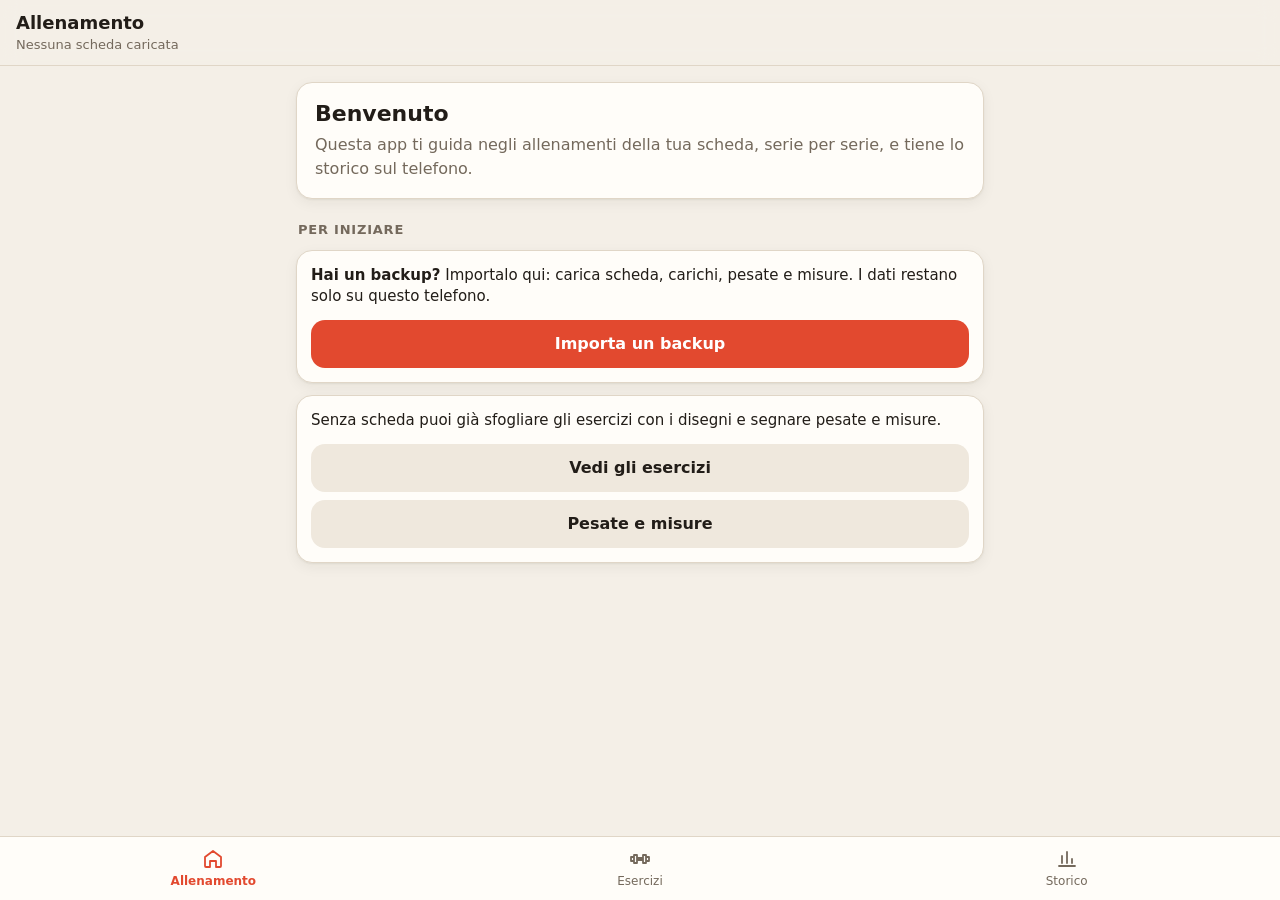
==== index.html @ 6bcc98e2 "Palestra · allenamento guidato: web app (PWA) senza dati personali, dati importati da backup Co-Auth" ====
<!doctype html>
<html lang="it">
<head>
  <meta charset="utf-8">
  <meta name="viewport" content="width=device-width, initial-scale=1, viewport-fit=cover">
  <meta name="theme-color" content="#16130f">
  <meta name="apple-mobile-web-app-capable" content="yes">
  <meta name="apple-mobile-web-app-status-bar-style" content="black-translucent">
  <meta name="apple-mobile-web-app-title" content="Palestra">
  <title>Palestra · allenamento guidato</title>
  <link rel="manifest" href="manifest.webmanifest">
  <link rel="icon" href="icons/icon.svg" type="image/svg+xml">
  <link rel="apple-touch-icon" href="icons/icon-192.png">
  <link rel="stylesheet" href="css/style.css">
</head>
<body>
  <header class="top">
    <button class="back" id="back" aria-label="Indietro" hidden>
      <svg viewBox="0 0 24 24" width="22" height="22"><path d="M15 5l-7 7 7 7" fill="none" stroke="currentColor" stroke-width="2.2" stroke-linecap="round" stroke-linejoin="round"/></svg>
    </button>
    <div class="top-title"><span id="title">Palestra</span><small id="subtitle"></small></div>
  </header>
  <main id="app" aria-live="polite"></main>
  <nav class="tabs" id="tabs">
    <a href="#/" data-tab="home"><svg viewBox="0 0 24 24"><path d="M4 10l8-6 8 6v9a1 1 0 0 1-1 1h-4v-6H9v6H5a1 1 0 0 1-1-1z"/></svg>Allenamento</a>
    <a href="#/esercizi" data-tab="esercizi"><svg viewBox="0 0 24 24"><path d="M3 10h3v4H3zM18 10h3v4h-3zM6 8h3v8H6zM15 8h3v8h-3zM9 11h6v2H9z"/></svg>Esercizi</a>
    <a href="#/storico" data-tab="storico"><svg viewBox="0 0 24 24"><path d="M4 19h16M7 16V9M12 16V5M17 16v-4"/></svg>Storico</a>
  </nav>
  <div class="timer" id="timer" hidden></div>
  <div class="toast" id="toast" role="status"></div>
  <script type="module" src="js/app.js"></script>
</body>
</html>
---- css/style.css ----
:root {
  --bg: #f4efe7; --surface: #fffdf9; --surface-2: #efe8dd; --line: #e0d6c7;
  --text: #221d18; --muted: #74695c; --accent: #e2492f; --accent-2: #f3a64b; --accent-ink: #fff;
  --ok: #2f8f5b; --paper: #fbf7f0; --shadow: 0 1px 2px rgba(40, 30, 20, .06), 0 4px 14px rgba(40, 30, 20, .06);
  --radius: 16px; --tabs-h: 64px;
  color-scheme: light;
}
@media (prefers-color-scheme: dark) {
  :root:not([data-theme="light"]) {
    --bg: #16130f; --surface: #211d18; --surface-2: #2b261f; --line: #3a332a;
    --text: #f3ede4; --muted: #a99d8e; --accent: #f05a3c; --accent-2: #f5b25e; --ok: #4cbf82;
    --shadow: none; color-scheme: dark;
  }
}
:root[data-theme="dark"] {
  --bg: #16130f; --surface: #211d18; --surface-2: #2b261f; --line: #3a332a;
  --text: #f3ede4; --muted: #a99d8e; --accent: #f05a3c; --accent-2: #f5b25e; --ok: #4cbf82;
  --shadow: none; color-scheme: dark;
}

* { box-sizing: border-box; }
html { -webkit-text-size-adjust: 100%; }
body {
  margin: 0; background: var(--bg); color: var(--text);
  font: 16px/1.45 system-ui, -apple-system, "Segoe UI", Roboto, sans-serif;
  padding-bottom: calc(var(--tabs-h) + env(safe-area-inset-bottom));
}
button, input, select { font: inherit; color: inherit; }
a { color: inherit; }
h1, h2, h3 { margin: 0; line-height: 1.2; }
.num { font-variant-numeric: tabular-nums; }

/* barra in alto */
.top {
  position: sticky; top: 0; z-index: 5; display: flex; align-items: center; gap: 6px;
  padding: calc(10px + env(safe-area-inset-top)) 16px 10px; background: color-mix(in srgb, var(--bg) 88%, transparent);
  backdrop-filter: blur(10px); -webkit-backdrop-filter: blur(10px); border-bottom: 1px solid var(--line);
}
.top-title { display: flex; flex-direction: column; min-width: 0; }
.top-title span { font-weight: 700; font-size: 18px; white-space: nowrap; overflow: hidden; text-overflow: ellipsis; }
.top-title small { color: var(--muted); font-size: 13px; }
.back[hidden] { display: none; }
.back { border: 0; background: none; padding: 6px; margin-left: -8px; border-radius: 10px; display: grid; place-items: center; cursor: pointer; }

main { max-width: 720px; margin: 0 auto; padding: 16px; }

/* tab in basso */
.tabs {
  position: fixed; left: 0; right: 0; bottom: 0; z-index: 6; display: flex; justify-content: space-around;
  height: calc(var(--tabs-h) + env(safe-area-inset-bottom)); padding-bottom: env(safe-area-inset-bottom);
  background: var(--surface); border-top: 1px solid var(--line);
}
.tabs a { flex: 1; display: flex; flex-direction: column; align-items: center; justify-content: center; gap: 2px; font-size: 12px; color: var(--muted); text-decoration: none; }
.tabs svg { width: 24px; height: 24px; fill: none; stroke: currentColor; stroke-width: 1.8; stroke-linecap: round; stroke-linejoin: round; }
.tabs a[aria-current="page"] { color: var(--accent); font-weight: 600; }
body.in-session .tabs { display: none; }
body.in-session { padding-bottom: 0; }

/* elementi base */
.card { background: var(--surface); border: 1px solid var(--line); border-radius: var(--radius); box-shadow: var(--shadow); }
.section-title { font-size: 13px; text-transform: uppercase; letter-spacing: .06em; color: var(--muted); margin: 22px 2px 10px; font-weight: 600; }
.btn {
  display: inline-flex; align-items: center; justify-content: center; gap: 8px; border: 0; cursor: pointer;
  min-height: 48px; padding: 0 18px; border-radius: 14px; font-weight: 650; text-decoration: none;
  background: var(--surface-2); color: var(--text);
}
.btn.primary { background: var(--accent); color: var(--accent-ink); }
.btn.ok { background: var(--ok); color: #fff; }
.btn.ghost { background: transparent; border: 1px solid var(--line); }
.btn.block { width: 100%; }
.btn.small { min-height: 36px; padding: 0 12px; font-size: 14px; border-radius: 10px; }
.btn:disabled { opacity: .45; cursor: default; }
.chip { display: inline-flex; align-items: center; gap: 6px; padding: 3px 10px; border-radius: 999px; font-size: 13px; background: var(--surface-2); color: var(--text); border: 1px solid transparent; }
.chip .dot { width: 9px; height: 9px; border-radius: 50%; background: var(--accent); }
.chip.sec .dot { background: var(--accent-2); }
.chips { display: flex; flex-wrap: wrap; gap: 6px; }
.muted { color: var(--muted); }
.paper { background: var(--paper); border-radius: 12px; overflow: hidden; }
.paper svg { display: block; width: 100%; height: auto; }
.row { display: flex; align-items: center; gap: 12px; }
.grow { flex: 1; min-width: 0; }
.empty { text-align: center; padding: 40px 16px; color: var(--muted); }

/* home */
.hero { padding: 18px; display: flex; flex-direction: column; gap: 6px; }
.hero h1 { font-size: 22px; }
.resume { padding: 16px; display: flex; align-items: center; gap: 14px; border-color: var(--accent); margin-bottom: 14px; }
.days { display: grid; grid-template-columns: repeat(auto-fill, minmax(150px, 1fr)); gap: 12px; }
.day {
  position: relative; text-decoration: none; padding: 16px; display: flex; flex-direction: column; gap: 6px; min-height: 132px;
}
.day .letter { font-size: 34px; font-weight: 800; line-height: 1; letter-spacing: -.02em; }
.day .name { font-weight: 600; }
.day .meta { font-size: 13px; color: var(--muted); margin-top: auto; }
.day.done { opacity: .62; }
.day.next { border: 2px solid var(--accent); }
.badge { position: absolute; top: 12px; right: 12px; font-size: 12px; font-weight: 700; padding: 2px 8px; border-radius: 999px; background: var(--surface-2); }
.day.next .badge { background: var(--accent); color: var(--accent-ink); }
.day.done .badge { background: var(--ok); color: #fff; }

/* anteprima giornata */
.ex-list { display: flex; flex-direction: column; gap: 10px; }
.ex-item { display: flex; gap: 12px; align-items: center; padding: 10px; text-decoration: none; }
.ex-item .thumb { width: 92px; flex: none; }
.ex-item h3 { font-size: 16px; }
.ex-item .sub { font-size: 13px; color: var(--muted); }
.ex-item .last { font-size: 13px; margin-top: 3px; }
.ex-item.done { opacity: .6; }
.sticky-cta { position: sticky; bottom: calc(var(--tabs-h) + 12px + env(safe-area-inset-bottom)); margin-top: 16px; }
body.in-session .sticky-cta { bottom: calc(12px + env(safe-area-inset-bottom)); }

/* sessione */
.progress { display: flex; gap: 4px; margin: 0 0 12px; }
.progress i { flex: 1; height: 5px; border-radius: 3px; background: var(--line); }
.progress i.done { background: var(--ok); }
.progress i.cur { background: var(--accent); }
.progress i.skip { background: var(--muted); opacity: .5; }
.ex-head { display: flex; justify-content: space-between; align-items: flex-start; gap: 10px; margin-bottom: 10px; }
.ex-head h2 { font-size: 21px; }
.ex-head .target { font-size: 14px; color: var(--muted); margin-top: 4px; }
.figure-wrap { position: relative; }
.figure-wrap .play {
  position: absolute; right: 8px; bottom: 8px; border: 0; border-radius: 999px; padding: 6px 10px; font-size: 13px;
  background: rgba(34, 29, 24, .78); color: #fff; cursor: pointer;
}
.split { display: grid; grid-template-columns: 1fr; gap: 12px; }
@media (min-width: 620px) { .split { grid-template-columns: 1.4fr 1fr; } }
.note { font-size: 14px; color: var(--muted); padding: 10px 12px; border-left: 3px solid var(--accent-2); background: var(--surface-2); border-radius: 0 10px 10px 0; }
.prev { padding: 12px 14px; }
.prev h3 { font-size: 14px; color: var(--muted); font-weight: 600; margin-bottom: 6px; }
.prev table { width: 100%; border-collapse: collapse; font-size: 14px; }
.prev td, .prev th { padding: 5px 4px; text-align: left; border-bottom: 1px solid var(--line); }
.prev th { color: var(--muted); font-weight: 500; font-size: 12px; }
.prev tr:last-child td { border-bottom: 0; }
.prev .best { font-weight: 700; }
.hint { margin-top: 8px; font-size: 13px; padding: 8px 10px; border-radius: 10px; background: color-mix(in srgb, var(--ok) 14%, transparent); }

.sets { display: flex; flex-direction: column; gap: 8px; margin-top: 14px; }
.set { display: grid; grid-template-columns: 34px 1fr 1fr 44px; align-items: center; gap: 8px; padding: 10px; }
.set .n { width: 30px; height: 30px; border-radius: 50%; display: grid; place-items: center; font-weight: 700; font-size: 14px; background: var(--surface-2); }
.set.cur { border: 2px solid var(--accent); }
.set.done .n { background: var(--ok); color: #fff; }
.set.done { opacity: .85; }
.field { display: flex; flex-direction: column; gap: 2px; }
.field label { font-size: 11px; color: var(--muted); text-transform: uppercase; letter-spacing: .05em; }
.stepper { display: flex; align-items: center; border: 1px solid var(--line); border-radius: 12px; overflow: hidden; background: var(--bg); }
.stepper button { width: 38px; height: 44px; border: 0; background: none; font-size: 20px; cursor: pointer; color: var(--muted); flex: none; }
.stepper input { width: 100%; min-width: 0; height: 44px; border: 0; background: none; text-align: center; font-size: 18px; font-weight: 700; font-variant-numeric: tabular-nums; -moz-appearance: textfield; }
.stepper input::-webkit-outer-spin-button, .stepper input::-webkit-inner-spin-button { -webkit-appearance: none; margin: 0; }
.stepper input:focus { outline: none; }
.stepper:focus-within { border-color: var(--accent); }
.set .tick { width: 44px; height: 44px; border-radius: 12px; border: 1px solid var(--line); background: var(--surface-2); display: grid; place-items: center; cursor: pointer; }
.set.done .tick { background: var(--ok); border-color: var(--ok); color: #fff; }
.set .tick svg { width: 22px; height: 22px; fill: none; stroke: currentColor; stroke-width: 2.6; stroke-linecap: round; stroke-linejoin: round; }
.bw-info { font-size: 12px; color: var(--muted); margin-top: 6px; }
.nav-row { display: grid; grid-template-columns: auto 1fr; gap: 10px; margin-top: 16px; }
.links { display: flex; justify-content: center; gap: 18px; margin-top: 14px; font-size: 14px; }
.links button { border: 0; background: none; color: var(--muted); text-decoration: underline; cursor: pointer; padding: 6px; }

/* timer di recupero */
.timer {
  position: fixed; left: 12px; right: 12px; bottom: calc(12px + env(safe-area-inset-bottom)); z-index: 20; max-width: 520px; margin: 0 auto;
  padding: 14px 16px; border-radius: 18px; background: #1d1a16; color: #fff; box-shadow: 0 10px 30px rgba(0,0,0,.35);
  display: flex; align-items: center; gap: 14px;
}
.timer[hidden] { display: none; }
.timer .clock { font-size: 34px; font-weight: 800; font-variant-numeric: tabular-nums; min-width: 92px; }
.timer .lbl { font-size: 13px; opacity: .75; }
.timer button { border: 0; border-radius: 10px; padding: 10px 12px; background: rgba(255,255,255,.14); color: #fff; font-weight: 600; cursor: pointer; }
.timer .bar { position: absolute; left: 0; bottom: 0; height: 4px; background: var(--accent); border-radius: 0 0 0 18px; }
.timer.over { background: var(--ok); }

/* riepilogo */
.sum-item { padding: 12px 14px; display: flex; justify-content: space-between; gap: 10px; border-bottom: 1px solid var(--line); }
.sum-item:last-child { border-bottom: 0; }
.stat-row { display: grid; grid-template-columns: repeat(3, 1fr); gap: 10px; margin: 12px 0; }
.stat { padding: 12px; text-align: center; }
.stat b { display: block; font-size: 22px; font-variant-numeric: tabular-nums; }
.stat span { font-size: 12px; color: var(--muted); }
textarea.export { width: 100%; min-height: 160px; border-radius: 12px; border: 1px solid var(--line); background: var(--surface); color: var(--text); padding: 12px; font: 14px/1.5 ui-monospace, Menlo, monospace; }

/* libreria */
.filters { display: flex; gap: 6px; overflow-x: auto; padding-bottom: 6px; margin: 0 -16px 10px; padding-left: 16px; padding-right: 16px; scrollbar-width: none; }
.filters button { flex: none; border: 1px solid var(--line); background: var(--surface); border-radius: 999px; padding: 6px 12px; font-size: 14px; cursor: pointer; }
.filters button[aria-pressed="true"] { background: var(--accent); border-color: var(--accent); color: #fff; }
.grid { display: grid; grid-template-columns: repeat(auto-fill, minmax(150px, 1fr)); gap: 12px; }
.tile { text-decoration: none; padding: 8px; display: flex; flex-direction: column; gap: 6px; }
.tile h3 { font-size: 14px; padding: 0 4px; }
.tile .sub { font-size: 12px; color: var(--muted); padding: 0 4px 4px; }
.search { width: 100%; height: 44px; border-radius: 12px; border: 1px solid var(--line); background: var(--surface); padding: 0 14px; margin-bottom: 10px; }

.chart { padding: 12px; }
.chart svg { width: 100%; height: auto; display: block; }
.tips { margin: 0; padding-left: 20px; }
.tips li { margin: 4px 0; }
.legend { display: flex; gap: 14px; font-size: 13px; color: var(--muted); margin-top: 8px; }
.legend i { display: inline-block; width: 10px; height: 10px; border-radius: 50%; margin-right: 5px; vertical-align: -1px; }

.toast { position: fixed; left: 50%; bottom: calc(var(--tabs-h) + 20px); transform: translate(-50%, 20px); opacity: 0; pointer-events: none; z-index: 30;
  background: #1d1a16; color: #fff; padding: 10px 16px; border-radius: 12px; font-size: 14px; transition: .25s; max-width: calc(100% - 32px); }
.toast.show { opacity: 1; transform: translate(-50%, 0); }
.settings { padding: 14px; display: flex; flex-direction: column; gap: 12px; }
.settings label { display: flex; justify-content: space-between; align-items: center; gap: 12px; }
.settings input[type="number"], .settings input[type="date"], .settings select { width: 120px; height: 40px; border-radius: 10px; border: 1px solid var(--line); background: var(--bg); padding: 0 10px; }
.hist-session { padding: 12px 14px; }
.hist-session h3 { font-size: 15px; }
.hist-session ul { margin: 6px 0 0; padding-left: 18px; font-size: 14px; }
.session-fig .paper svg { max-height: 220px; }
.bodymap { max-width: 300px; width: 100%; margin: 0 auto; }
.stepper input::placeholder { font-size: 15px; font-weight: 500; color: var(--muted); }

/* storico e progressi */
.segs { display: flex; gap: 4px; overflow-x: auto; margin: -4px -16px 14px; padding: 0 16px 4px; scrollbar-width: none; }
.segs a, .segs button { font: inherit; color: inherit; cursor: pointer; flex: none; text-decoration: none; padding: 7px 13px; border-radius: 999px; font-size: 14px; border: 1px solid var(--line); background: var(--surface); }
.segs a[aria-selected="true"], .segs button[aria-pressed="true"] { background: var(--text); color: var(--bg); border-color: var(--text); font-weight: 600; }
.lead { margin: 0 2px 12px; font-size: 15px; color: var(--muted); }
.lead b { color: var(--text); }
.kpis { display: grid; grid-template-columns: repeat(auto-fill, minmax(150px, 1fr)); gap: 10px; margin-bottom: 12px; }
.kpis.three { grid-template-columns: repeat(3, 1fr); margin-bottom: 0; }
.kpi { padding: 12px; display: flex; flex-direction: column; gap: 2px; min-width: 0; }
.kpi-l { font-size: 12px; color: var(--muted); }
.kpi b { font-size: 24px; font-weight: 800; letter-spacing: -.01em; }
.kpi b small { font-size: 13px; font-weight: 600; color: var(--muted); }
.kpi-s { font-size: 12px; color: var(--muted); }
.up { color: var(--ok); font-weight: 600; }
.down { color: var(--accent); font-weight: 600; }
.small { font-size: 12.5px; }
.chart-card { padding: 14px; margin-bottom: 12px; }
.chart-card h3 { font-size: 15px; margin-bottom: 4px; }
.chart-svg { width: 100%; height: auto; display: block; margin-top: 8px; overflow: visible; }
.chart-svg .grid { stroke: var(--line); stroke-width: 1; }
.chart-svg .ax { font-size: 10px; fill: var(--muted); font-family: inherit; }
.chart-svg .ax.small { font-size: 9px; }
.chart-svg .val { font-size: 11px; font-weight: 700; font-family: inherit; }
.chart-svg [data-tip] { cursor: pointer; }
.chart-empty { padding: 24px 0; text-align: center; color: var(--muted); font-size: 14px; }
.chart-legend { display: flex; flex-wrap: wrap; gap: 12px; font-size: 12px; color: var(--muted); margin-top: 6px; }
.chart-legend i { display: inline-block; width: 10px; height: 10px; border-radius: 3px; margin-right: 5px; vertical-align: -1px; }
.charttip { position: fixed; z-index: 40; pointer-events: none; background: #1d1a16; color: #fff; font-size: 13px; padding: 6px 10px; border-radius: 8px; max-width: 260px; box-shadow: 0 4px 14px rgba(0,0,0,.25); }
.sch-sel { display: flex; gap: 6px; margin: 4px 0 10px; flex-wrap: wrap; }
.sch-sel button { border: 1px solid var(--line); background: var(--surface); border-radius: 999px; padding: 5px 12px; font-size: 13px; cursor: pointer; }
.sch-sel button[aria-pressed="true"] { background: var(--accent); border-color: var(--accent); color: #fff; }
.sel { width: 100%; height: 40px; border-radius: 10px; border: 1px solid var(--line); background: var(--bg); padding: 0 10px; margin-top: 6px; }
.table-wrap { overflow-x: auto; padding: 4px 0; }
.tbl { border-collapse: collapse; width: 100%; font-size: 13px; }
.tbl th, .tbl td { padding: 7px 10px; text-align: right; border-bottom: 1px solid var(--line); white-space: nowrap; }
.tbl th:first-child, .tbl td:first-child { text-align: left; }
.tbl th { color: var(--muted); font-weight: 500; font-size: 12px; }
.tbl tr:last-child td { border-bottom: 0; }
.tbl td small { color: var(--muted); }
.tbl td.b { font-weight: 800; }
.tbl tr.dim td { color: var(--muted); }
.tbl .sticky { position: sticky; left: 0; background: var(--surface); max-width: 150px; white-space: normal; z-index: 1; }
.pairbars { display: flex; flex-direction: column; gap: 10px; margin-top: 12px; }
.pb-row { display: grid; grid-template-columns: 92px 1fr 78px; gap: 8px; align-items: center; }
.pb-name { font-size: 13px; }
.pb-bars { display: flex; flex-direction: column; gap: 3px; }
.pb { height: 9px; border-radius: 5px; min-width: 2px; }
.pb-a { background: var(--muted); opacity: .45; }
.pb-b { background: var(--accent); }
.pb-val { font-size: 13px; text-align: right; font-variant-numeric: tabular-nums; font-weight: 600; }
.pb-val small { display: block; font-size: 11px; }
.weigh { padding: 14px; margin-bottom: 12px; display: flex; flex-direction: column; gap: 10px; }
.weigh h3 { font-size: 15px; }
.weigh input[type="date"] { height: 36px; border-radius: 10px; border: 1px solid var(--line); background: var(--bg); padding: 0 8px; font-size: 14px; }
.ss-row { display: grid; grid-template-columns: 56px 1fr 56px; align-items: center; width: 100%; gap: 8px; }
.ss-row button { height: 56px; border-radius: 16px; border: 0; background: var(--surface-2); font-size: 28px; color: var(--text); cursor: pointer; }
.ss-row button.plus { background: color-mix(in srgb, var(--accent) 18%, var(--surface-2)); color: var(--accent); }
.ss-num { text-align: center; line-height: 1; }
.ss-num small { display: block; font-size: 12px; color: var(--muted); margin-top: 4px; }
.weigh-row input { width: 100%; border: 0; background: none; text-align: center; font-size: 40px; font-weight: 800; font-variant-numeric: tabular-nums; padding: 0; }
.weigh-row input:focus { outline: none; }
.li { padding: 8px 0; border-bottom: 1px solid var(--line); }
.li:last-child { border-bottom: 0; }
.settings label[hidden] { display: none; }
#expp { margin: 0 0 4px; padding: 0; display: grid; grid-template-columns: repeat(2, 1fr); gap: 6px; }
#expp button { padding: 8px 6px; text-align: center; }

.misura summary { list-style: none; cursor: pointer; display: flex; flex-direction: column; gap: 2px; }
.misura summary::-webkit-details-marker { display: none; }
.misura summary h3::after { content: ' +'; color: var(--accent); }
.misura[open] summary h3::after { content: ' −'; }
.misura[open] { gap: 8px; }
.mrow { display: flex; justify-content: space-between; align-items: center; gap: 10px; font-size: 14px; }
.minp { display: flex; align-items: center; gap: 6px; }
.minp input, .mrow input[type="date"] { width: 96px; height: 36px; border-radius: 10px; border: 1px solid var(--line); background: var(--bg); color: var(--text); padding: 0 8px; font-size: 15px; text-align: right; font-variant-numeric: tabular-nums; }
.mrow input[type="date"] { width: auto; text-align: left; }
.minp small { width: 30px; color: var(--muted); font-size: 12px; }
#mkey { height: 36px; border-radius: 10px; border: 1px solid var(--line); background: var(--bg); padding: 0 8px; font-size: 14px; max-width: 55%; }
.settings input[type="date"] { width: auto; min-width: 140px; }
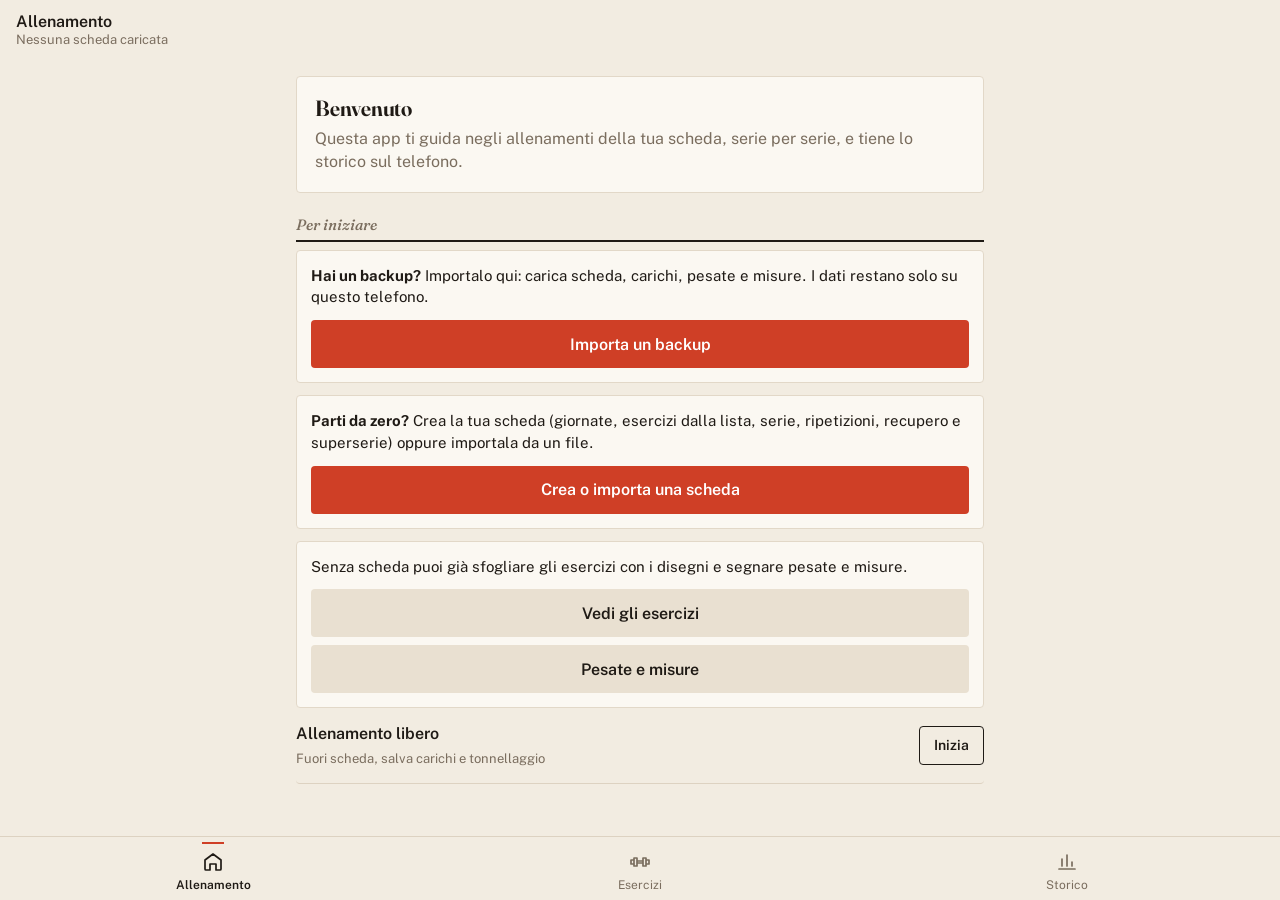
==== commit c3627e90: "Nuova grafica «Calda rivista» e attrezzatura per giornata - Token colore, font Fraunces e Public San" ====
--- a/index.html
+++ b/index.html
@@ -3,7 +3,8 @@
 <head>
   <meta charset="utf-8">
   <meta name="viewport" content="width=device-width, initial-scale=1, viewport-fit=cover">
-  <meta name="theme-color" content="#16130f">
+  <meta name="theme-color" content="#f2ece1" media="(prefers-color-scheme: light)">
+  <meta name="theme-color" content="#17130f" media="(prefers-color-scheme: dark)">
   <meta name="apple-mobile-web-app-capable" content="yes">
   <meta name="apple-mobile-web-app-status-bar-style" content="black-translucent">
   <meta name="apple-mobile-web-app-title" content="Palestra">
@@ -11,7 +12,9 @@
   <link rel="manifest" href="manifest.webmanifest">
   <link rel="icon" href="icons/icon.svg" type="image/svg+xml">
   <link rel="apple-touch-icon" href="icons/icon-192.png">
+  <link rel="stylesheet" href="css/fonts.css">
   <link rel="stylesheet" href="css/style.css">
+  <link rel="stylesheet" href="css/rivista.css">
 </head>
 <body>
   <header class="top">
@@ -26,7 +29,6 @@
     <a href="#/esercizi" data-tab="esercizi"><svg viewBox="0 0 24 24"><path d="M3 10h3v4H3zM18 10h3v4h-3zM6 8h3v8H6zM15 8h3v8h-3zM9 11h6v2H9z"/></svg>Esercizi</a>
     <a href="#/storico" data-tab="storico"><svg viewBox="0 0 24 24"><path d="M4 19h16M7 16V9M12 16V5M17 16v-4"/></svg>Storico</a>
   </nav>
-  <div class="timer" id="timer" hidden></div>
   <div class="toast" id="toast" role="status"></div>
   <script type="module" src="js/app.js"></script>
 </body>
--- a/css/fonts.css
+++ b/css/fonts.css
@@ -0,0 +1,4 @@
+/* Fraunces e Public Sans (SIL Open Font License), sottoinsieme latin, ospitati con l'app per funzionare offline */
+@font-face { font-family: 'Fraunces'; font-style: italic; font-weight: 500; font-display: swap; src: url(../fonts/Fraunces-italic.woff2) format('woff2'); unicode-range: U+0000-00FF, U+0131, U+0152-0153, U+02BB-02BC, U+02C6, U+02DA, U+02DC, U+0304, U+0308, U+0329, U+2000-206F, U+20AC, U+2122, U+2191, U+2193, U+2212, U+2215, U+FEFF, U+FFFD; }
+@font-face { font-family: 'Fraunces'; font-style: normal; font-weight: 500 700; font-display: swap; src: url(../fonts/Fraunces-normal.woff2) format('woff2'); unicode-range: U+0000-00FF, U+0131, U+0152-0153, U+02BB-02BC, U+02C6, U+02DA, U+02DC, U+0304, U+0308, U+0329, U+2000-206F, U+20AC, U+2122, U+2191, U+2193, U+2212, U+2215, U+FEFF, U+FFFD; }
+@font-face { font-family: 'Public Sans'; font-style: normal; font-weight: 400 700; font-display: swap; src: url(../fonts/PublicSans-normal.woff2) format('woff2'); unicode-range: U+0000-00FF, U+0131, U+0152-0153, U+02BB-02BC, U+02C6, U+02DA, U+02DC, U+0304, U+0308, U+0329, U+2000-206F, U+20AC, U+2122, U+2191, U+2193, U+2212, U+2215, U+FEFF, U+FFFD; }
--- a/css/style.css
+++ b/css/style.css
@@ -136,7 +136,7 @@
 .hint { margin-top: 8px; font-size: 13px; padding: 8px 10px; border-radius: 10px; background: color-mix(in srgb, var(--ok) 14%, transparent); }
 
 .sets { display: flex; flex-direction: column; gap: 8px; margin-top: 14px; }
-.set { display: grid; grid-template-columns: 34px 1fr 1fr 44px; align-items: center; gap: 8px; padding: 10px; }
+.set { display: grid; grid-template-columns: 30px minmax(0, 1.25fr) minmax(0, 1fr) 44px; align-items: center; gap: 6px; padding: 10px 8px; }
 .set .n { width: 30px; height: 30px; border-radius: 50%; display: grid; place-items: center; font-weight: 700; font-size: 14px; background: var(--surface-2); }
 .set.cur { border: 2px solid var(--accent); }
 .set.done .n { background: var(--ok); color: #fff; }
@@ -144,7 +144,7 @@
 .field { display: flex; flex-direction: column; gap: 2px; }
 .field label { font-size: 11px; color: var(--muted); text-transform: uppercase; letter-spacing: .05em; }
 .stepper { display: flex; align-items: center; border: 1px solid var(--line); border-radius: 12px; overflow: hidden; background: var(--bg); }
-.stepper button { width: 38px; height: 44px; border: 0; background: none; font-size: 20px; cursor: pointer; color: var(--muted); flex: none; }
+.stepper button { width: 32px; height: 44px; border: 0; background: none; font-size: 20px; cursor: pointer; color: var(--muted); flex: none; }
 .stepper input { width: 100%; min-width: 0; height: 44px; border: 0; background: none; text-align: center; font-size: 18px; font-weight: 700; font-variant-numeric: tabular-nums; -moz-appearance: textfield; }
 .stepper input::-webkit-outer-spin-button, .stepper input::-webkit-inner-spin-button { -webkit-appearance: none; margin: 0; }
 .stepper input:focus { outline: none; }
@@ -288,3 +288,69 @@
 .minp small { width: 30px; color: var(--muted); font-size: 12px; }
 #mkey { height: 36px; border-radius: 10px; border: 1px solid var(--line); background: var(--bg); padding: 0 8px; font-size: 14px; max-width: 55%; }
 .settings input[type="date"] { width: auto; min-width: 140px; }
+
+.stepper input { padding: 0; letter-spacing: -.01em; }
+.stepper input.long { font-size: 16px; letter-spacing: -.03em; }
+.stepper input.xlong { font-size: 14px; }
+@media (max-width: 350px) { .stepper button { width: 26px; } .set { gap: 5px; padding: 8px 6px; } .stepper input::placeholder { font-size: 12px; letter-spacing: -.04em; } .set { grid-template-columns: 26px minmax(0, 1.15fr) minmax(0, 1fr) 40px; } .set .tick { width: 40px; } }
+
+/* recupero sul pulsante della serie: il bordo si riempie */
+#mainSlot { display: grid; min-width: 0; }
+.btn.resting { position: relative; overflow: visible; padding-top: 6px; padding-bottom: 6px; }
+.btn.ok.resting { background: color-mix(in srgb, var(--ok) 78%, var(--bg)); }
+.btn.resting .ring { position: absolute; inset: 0; width: 100%; height: 100%; pointer-events: none; overflow: visible; }
+.btn.resting .ring path { fill: none; stroke: var(--accent-2); stroke-width: 4; stroke-linecap: round; stroke-dasharray: 100 100; stroke-dashoffset: 100; transition: stroke-dashoffset .2s linear; }
+.rest-txt { display: flex; flex-direction: column; align-items: center; line-height: 1.15; }
+.rest-clock { font-size: 12px; font-weight: 500; opacity: .9; }
+.rest-clock b { font-size: 14px; font-weight: 800; }
+.rest-adj { display: flex; justify-content: flex-end; gap: 8px; margin-top: 8px; }
+.rest-adj[hidden] { display: none; }
+.rest-adj button { border: 1px solid var(--line); background: var(--surface); color: var(--text); border-radius: 999px; padding: 6px 14px; font-size: 14px; font-weight: 600; cursor: pointer; }
+.btn.go { animation: go .5s ease-out 3; }
+@keyframes go { 0% { transform: scale(1); } 40% { transform: scale(1.04); box-shadow: 0 0 0 6px color-mix(in srgb, var(--ok) 30%, transparent); } 100% { transform: scale(1); } }
+
+/* superserie */
+.ss-link { display: block; margin: -4px auto; position: relative; z-index: 1; border: 1px dashed var(--line); background: var(--bg); color: var(--muted); border-radius: 999px; padding: 4px 12px; font-size: 12.5px; font-weight: 600; cursor: pointer; }
+.ss-link.on { border-style: solid; border-color: var(--accent-2); color: var(--text); background: color-mix(in srgb, var(--accent-2) 18%, var(--bg)); }
+.ex-item.in-ss { border-left: 4px solid var(--accent-2); }
+.ss-banner { margin-top: 10px; padding: 8px 12px; border-radius: 12px; background: color-mix(in srgb, var(--accent-2) 16%, var(--surface)); font-size: 13.5px; }
+.ss-banner.off { background: none; padding: 0; }
+.ss-banner button { border: 0; background: none; color: var(--accent); font-weight: 600; text-decoration: underline; cursor: pointer; padding: 2px 4px; font-size: 13.5px; }
+.ss-banner.off button { color: var(--muted); padding: 0; }
+.progress i.ss { box-shadow: 3px 0 0 var(--accent-2); }
+
+/* schede: elenco ed editor */
+.sch-item { display: flex; align-items: center; gap: 10px; padding: 14px; margin-bottom: 10px; text-decoration: none; color: inherit; }
+.sch-item .badge { position: static; flex: none; }
+.sch-item .badge.on { background: var(--accent); color: #fff; }
+.ed-day { padding: 12px; display: flex; flex-direction: column; gap: 8px; }
+.ed-name, .ed-grid label { display: flex; flex-direction: column; gap: 3px; font-size: 11px; color: var(--muted); text-transform: uppercase; letter-spacing: .04em; }
+.ed-name input, .ed-grid input, .ed-grid select, .ed-nome { height: 38px; border-radius: 10px; border: 1px solid var(--line); background: var(--bg); color: var(--text); padding: 0 10px; font-size: 15px; text-transform: none; letter-spacing: 0; width: 100%; min-width: 0; }
+.ed-nome { font-weight: 700; height: 34px; padding: 0 8px; width: calc(100% - 26px); }
+.ed-ex { border: 1px solid var(--line); border-radius: 14px; padding: 10px; display: flex; flex-direction: column; gap: 6px; background: var(--surface); }
+.ed-ex.ss { border-color: var(--accent-2); }
+.ed-ex .row { gap: 4px; align-items: center; }
+.ed-grid { display: grid; grid-template-columns: 1fr 1fr; gap: 8px; }
+.ic { width: 34px; height: 34px; border-radius: 10px; border: 1px solid var(--line); background: var(--bg); color: var(--text); cursor: pointer; flex: none; }
+.ic:disabled { opacity: .35; }
+.pick-list { display: flex; flex-direction: column; gap: 8px; }
+.pick-item { display: flex; flex-direction: column; align-items: flex-start; gap: 2px; padding: 12px 14px; border: 1px solid var(--line); text-align: left; cursor: pointer; color: inherit; font: inherit; }
+.chips.pick { display: flex; flex-wrap: wrap; gap: 6px; }
+.chips.pick button { border: 1px solid var(--line); background: var(--bg); color: var(--text); border-radius: 999px; padding: 6px 12px; font-size: 13.5px; cursor: pointer; }
+.chips.pick button.on { background: var(--accent); border-color: var(--accent); color: #fff; }
+#sTit { flex: 1; min-width: 0; max-width: 62%; height: 40px; border-radius: 10px; border: 1px solid var(--line); background: var(--bg); color: var(--text); padding: 0 10px; font-size: 15px; }
+#sSet { width: 80px !important; }
+
+.imp-err, .imp-ok { padding: 12px 14px; margin-bottom: 12px; font-size: 14px; }
+.imp-err { border-color: var(--accent); }
+.imp-ok { border-color: var(--accent-2); }
+.imp-err ul, .imp-ok ul { margin: 6px 0 0; padding-left: 18px; }
+
+/* allenamento aperto e allenamento libero */
+.switch-banner { padding: 14px; margin-bottom: 14px; border-color: var(--accent); font-size: 15px; }
+.switch-banner .small { margin-top: 4px; color: var(--muted); }
+.free-card { display: flex; align-items: center; gap: 12px; padding: 14px; text-decoration: none; color: inherit; }
+#fq { width: 100%; min-width: 0; }
+.card.settings label:has(#fq) { display: flex; flex-direction: column; align-items: stretch; gap: 4px; }
+.links { flex-wrap: wrap; row-gap: 6px; }
+.switch-banner .btn.primary { color: #fff; }
--- a/css/rivista.css
+++ b/css/rivista.css
@@ -0,0 +1,207 @@
+/* Grafica «Calda rivista» (approvata il 26/11/2026).
+   Token: sfondo carta, inchiostro, un solo accento rosso; Fraunces per titoli e numeri, Public Sans per il resto.
+   Angoli 4px, niente ombre, poche card: il resto sono righe con linee sottili. */
+:root {
+  --bg: #f2ece1; --surface: #fbf8f2; --surface-2: #e9e0d1; --line: #ddd2c1; --edge: #e2d8c8;
+  --text: #1f1a15; --muted: #7a6d5e; --muted-2: #a8998a; --muted-3: #b3a593;
+  --accent: #cf3f26; --accent-2: #e0a04a; --accent-ink: #fff; --ok: #2f7a50; --paper: #fbf8f2;
+  --band: #1f1a15; --band-ink: #f2ece1; --band-line: #5a5046; --band-soft: #bfb2a1; --band-end: #f08a74;
+  --shadow: none; --radius: 4px; --serif: 'Fraunces', Georgia, 'Times New Roman', serif;
+  --sans: 'Public Sans', system-ui, -apple-system, 'Segoe UI', Roboto, sans-serif;
+  color-scheme: light;
+}
+/* tema scuro: stessi ruoli, carta scura e inchiostro chiaro */
+@media (prefers-color-scheme: dark) {
+  :root:not([data-theme="light"]) {
+    --bg: #17130f; --surface: #211c17; --surface-2: #2c251e; --line: #3a3128; --edge: #3a3128;
+    --text: #f2ece1; --muted: #ab9d8b; --muted-2: #7f7263; --muted-3: #6c6052;
+    --accent: #e4553a; --accent-2: #e9ad5c; --ok: #5fb585; --paper: #f4efe6;
+    --band: #0d0b09; --band-ink: #f2ece1; --band-line: #4a4138; --band-soft: #a99c8b; --band-end: #f39a85;
+    color-scheme: dark;
+  }
+}
+:root[data-theme="dark"] {
+  --bg: #17130f; --surface: #211c17; --surface-2: #2c251e; --line: #3a3128; --edge: #3a3128;
+  --text: #f2ece1; --muted: #ab9d8b; --muted-2: #7f7263; --muted-3: #6c6052;
+  --accent: #e4553a; --accent-2: #e9ad5c; --ok: #5fb585; --paper: #f4efe6;
+  --band: #0d0b09; --band-ink: #f2ece1; --band-line: #4a4138; --band-soft: #a99c8b; --band-end: #f39a85;
+  color-scheme: dark;
+}
+
+body { font-family: var(--sans); font-variant-numeric: tabular-nums; background: var(--bg); }
+h1, h2, h3 { font-family: var(--serif); font-weight: 650; font-variation-settings: 'opsz' 96; letter-spacing: -.01em; }
+h3 { font-family: var(--sans); font-weight: 600; letter-spacing: 0; font-variation-settings: normal; }
+
+/* superfici: angoli 4px, niente ombre */
+.card { border-radius: var(--radius); box-shadow: none; border-color: var(--edge); }
+.btn { border-radius: var(--radius); font-weight: 600; }
+.btn.small { border-radius: var(--radius); }
+.btn.ghost { border: 1.5px solid var(--text); }
+.btn.primary { background: var(--accent); color: #fff; }
+.paper { border-radius: var(--radius); }
+.chip { border-radius: 999px; }
+.stepper, .settings input[type="number"], .settings input[type="date"], .settings select, .sel, .search, .ed-name input, .ed-grid input, .ed-grid select, .ed-nome, #sTit, .ic, .minp input, #mkey, textarea.export { border-radius: var(--radius); }
+.toast, .charttip { border-radius: var(--radius); background: var(--band); color: var(--band-ink); }
+
+/* intestazioni di sezione: corsivo Fraunces con linea forte */
+.section-title { font: italic 500 15px var(--serif); text-transform: none; letter-spacing: 0; color: var(--muted); margin: 22px 0 8px; padding-bottom: 6px; border-bottom: 2px solid var(--text); }
+
+/* barra in alto */
+.top { background: color-mix(in srgb, var(--bg) 92%, transparent); border-bottom: 0; padding-top: calc(12px + env(safe-area-inset-top)); }
+.top-title span { font: 600 16px var(--sans); }
+.top-title small { font-size: 13px; }
+body.masthead .top { display: none; }
+
+/* tab: attiva in inchiostro con lineetta rossa sopra */
+.tabs { background: var(--bg); border-top: 1px solid var(--line); }
+.tabs a { gap: 3px; }
+.tabs a::before { content: ''; width: 22px; height: 2px; margin-bottom: 3px; }
+.tabs a[aria-current="page"] { color: var(--text); font-weight: 600; }
+.tabs a[aria-current="page"]::before { background: var(--accent); }
+.tabs svg { stroke-width: 1.7; }
+
+/* ---------------- HOME */
+.mast { padding: calc(30px + env(safe-area-inset-top)) 0 0; }
+.kick { font: 500 12px var(--sans); letter-spacing: .1em; text-transform: uppercase; color: var(--muted); }
+.mast h1 { font-size: 34px; line-height: 1.05; margin-top: 4px; }
+.mast .sub { font: italic 15px var(--serif); color: var(--muted); margin-top: 4px; }
+.wk { display: flex; gap: 4px; margin: 14px 0 4px; }
+.wk i { flex: 1; height: 3px; background: var(--line); }
+.wk i.d { background: var(--text); }
+.wk i.c { background: var(--accent); }
+.wkl { display: flex; justify-content: space-between; gap: 8px; font-size: 12px; color: var(--muted); }
+.resume { margin: 16px 0 0; border-radius: var(--radius); }
+.next-box { margin-top: 16px; background: var(--surface); border: 1px solid var(--edge); border-radius: var(--radius); padding: 16px; }
+.next-box .lt { display: flex; align-items: flex-end; gap: 12px; margin-top: 2px; }
+.next-box .L { font: 650 64px/0.9 var(--serif); color: var(--accent); flex: none; }
+.next-box h2 { font-size: 26px; }
+.next-box .m { font-size: 14px; color: var(--muted); margin-top: 2px; }
+.next-box ol { list-style: none; padding: 0; margin: 12px 0 14px; font-size: 14px; }
+.next-box li { display: flex; justify-content: space-between; gap: 10px; padding: 6px 0; border-top: 1px solid var(--line); }
+.next-box li span:last-child { color: var(--muted); white-space: nowrap; }
+.next-box li.more { color: var(--muted); font: italic 14px var(--serif); }
+.next-box .go { min-height: 54px; font-size: 17px; animation: none; }
+.gearlbl { font: italic 13px var(--serif); color: var(--muted); margin: 0 0 4px; }
+.gear { display: flex; gap: 6px; flex-wrap: wrap; margin-bottom: 6px; }
+.gear span { font: 500 12px var(--sans); padding: 4px 9px; border: 1px solid var(--text); border-radius: 999px; color: var(--text); }
+.sec { display: flex; justify-content: space-between; align-items: baseline; font: italic 500 15px var(--serif); color: var(--muted); padding: 20px 0 6px; border-bottom: 2px solid var(--text); }
+.sec a { font: 500 13px var(--sans); color: var(--text); text-underline-offset: 3px; }
+.days { display: flex; flex-direction: column; gap: 0; }
+.day { display: grid; grid-template-columns: 40px 1fr auto; align-items: center; gap: 8px; min-height: 58px; padding: 6px 0; border-bottom: 1px solid var(--line); border-radius: 0; background: none; text-decoration: none; position: static; }
+.day .letter { font: 650 26px var(--serif); letter-spacing: 0; }
+.day .name { font: 600 16px var(--sans); display: block; }
+.day .meta { font-size: 13px; color: var(--muted); margin: 0; }
+.day .st { font-size: 13px; color: var(--muted); text-align: right; white-space: nowrap; }
+.day.done { opacity: 1; }
+.day.done .letter { color: var(--muted-2); }
+.day.done .st { color: var(--ok); }
+.day.next { border: 0; border-bottom: 1px solid var(--line); }
+.day.next .letter, .day.next .st { color: var(--accent); }
+.day.next .st { font-weight: 600; }
+.free-card { display: flex; justify-content: space-between; align-items: center; gap: 12px; padding: 14px 0; border-bottom: 1px solid var(--line); text-decoration: none; color: inherit; }
+.free-card b { display: block; font-weight: 600; }
+.free-card small { font-size: 13px; color: var(--muted); }
+.free-card .b2 { border: 1.5px solid var(--text); border-radius: var(--radius); padding: 8px 14px; font-weight: 600; font-size: 14px; flex: none; }
+.foot-note { font-size: 12.5px; margin-top: 18px; }
+.switch-banner { border-radius: var(--radius); }
+
+/* ---------------- ESERCIZIO */
+body.in-session main { padding-bottom: calc(210px + env(safe-area-inset-bottom)); }
+.progress { gap: 4px; margin: 0 0 16px; }
+.progress i { height: 3px; border-radius: 0; background: var(--line); }
+.progress i.done { background: var(--text); }
+.progress i.cur { background: var(--accent); }
+.progress i.ss { box-shadow: none; outline: 1px solid var(--accent-2); outline-offset: 1px; }
+.ex-head { display: block; margin-bottom: 0; }
+.ex-head h2 { font-size: 32px; line-height: 1.05; }
+.ex-head .target { font-size: 15px; color: var(--muted); margin-top: 8px; }
+.ex-head .target b { color: var(--text); font-weight: 600; }
+.split { margin-top: 14px; gap: 12px; }
+.side { display: flex; flex-direction: column; gap: 10px; }
+.figbox { background: var(--paper); border: 1px solid var(--edge); border-radius: var(--radius); }
+.session-fig .paper svg { max-height: 200px; }
+.figure-wrap .play { border-radius: var(--radius); background: var(--band); color: var(--band-ink); }
+.mus { font-size: 14px; color: var(--muted); display: flex; flex-wrap: wrap; gap: 4px; }
+.mus span + span::before { content: '· '; }
+.mus span.p { color: var(--accent); font-weight: 600; }
+.last-box { display: flex; justify-content: space-between; align-items: baseline; gap: 10px; flex-wrap: wrap; padding: 12px 14px; background: var(--surface-2); border-radius: var(--radius); font-size: 14px; color: var(--muted); border: 0; }
+.last-box b { color: var(--text); font-weight: 700; font-size: 16px; }
+.prev-more { font-size: 13px; color: var(--muted); }
+.prev-more summary { cursor: pointer; padding: 2px 0; }
+.prev-more table { width: 100%; border-collapse: collapse; margin-top: 4px; }
+.prev-more td { padding: 4px 2px; border-bottom: 1px solid var(--line); color: var(--text); }
+.hint { border-radius: var(--radius); }
+.note { border-radius: 0 var(--radius) var(--radius) 0; border-left-color: var(--accent); background: var(--surface-2); }
+.ss-banner { border-radius: var(--radius); background: color-mix(in srgb, var(--accent-2) 16%, var(--bg)); }
+.ss-banner.off { background: none; }
+
+.sets-hd { display: grid; grid-template-columns: 30px minmax(0, 1fr) minmax(0, 1fr) 54px; gap: 10px; margin-top: 16px; padding: 0 0 6px; border-bottom: 2px solid var(--text); font: italic 500 15px var(--serif); color: var(--muted); }
+.sets-hd span:nth-child(2) { white-space: nowrap; overflow: hidden; text-overflow: ellipsis; }
+.sets { gap: 0; margin-top: 0; }
+.set { grid-template-columns: 30px minmax(0, 1fr) minmax(0, 1fr) 54px; gap: 10px; padding: 0; min-height: 52px; border: 0; border-bottom: 1px solid var(--line); border-radius: 0; background: none; opacity: 1; }
+.set .n { width: auto; height: auto; background: none; border-radius: 0; font: 650 20px var(--serif); color: var(--muted-2); display: block; }
+.set .stepper { border: 0; border-radius: 0; background: none; }
+.set .stepper button { display: none; width: 30px; color: var(--muted); }
+.set .stepper input { text-align: left; font: 600 20px var(--sans); height: 50px; }
+.set .tick { width: 54px; height: 44px; border: 0; background: none; color: var(--muted-3); border-radius: var(--radius); }
+.set.done .n { background: none; color: var(--muted-2); }
+.set.done .tick { background: none; color: var(--ok); border: 0; }
+.set.todo input { color: var(--muted-3); }
+.set.cur { min-height: 82px; border: 0; border-bottom: 1px solid var(--line); }
+.set.cur .n { color: var(--accent); }
+.set.cur .stepper { border-bottom: 2px solid var(--text); height: 54px; }
+.set.cur .stepper button { display: block; font-size: 22px; }
+.set.cur .stepper input { text-align: center; font-size: 30px; font-weight: 700; height: 52px; }
+.set.cur .stepper:focus-within { border-color: var(--accent); }
+.set.cur .tick { height: 54px; background: var(--accent); color: #fff; }
+.stepper input.long { font-size: 17px; }
+.set.cur .stepper input.long { font-size: 24px; }
+.set.cur .stepper input.xlong { font-size: 20px; }
+.stepper input::placeholder { color: var(--muted-3); font-weight: 500; }
+.set.cur .stepper input::placeholder { font-size: 18px; }
+.free-tools { gap: 8px; margin-top: 10px; }
+.bw-info { margin-top: 8px; }
+
+/* fascia scura dei comandi */
+.sess-foot { position: fixed; left: 0; right: 0; bottom: 0; z-index: 15; background: var(--band); color: var(--band-ink); padding: 14px 16px calc(14px + env(safe-area-inset-bottom)); }
+.sess-foot > * { max-width: 688px; margin-left: auto; margin-right: auto; }
+.sess-foot .nav-row { margin-top: 0; grid-template-columns: 64px 1fr; }
+.sess-foot #prev { min-height: 60px; border: 1px solid var(--band-line); background: none; color: var(--band-ink); }
+.sess-foot #prev:disabled { opacity: .35; }
+.rest-box { justify-content: space-between; min-height: 60px; padding: 8px 16px; background: var(--band-ink); color: var(--band); text-align: left; cursor: default; font-weight: 400; }
+.rest-box small { display: block; font: italic 14px var(--serif); color: #6f6355; }
+.rest-box b { font: 650 30px/1 var(--serif); }
+.rest-box.idle { background: none; color: var(--band-ink); border: 1px solid var(--band-line); }
+.rest-box.idle small { color: var(--band-soft); }
+.rest-box.idle b { font-size: 22px; color: var(--band-soft); }
+.rest-box #skipRest { border: 0; background: none; color: var(--band); font: 600 15px var(--sans); cursor: pointer; padding: 10px 0 10px 10px; }
+.sess-foot .btn.primary { min-height: 60px; font-size: 17px; }
+.btn.resting .ring path { stroke: var(--accent); stroke-linecap: butt; }
+.btn.primary.resting .ring path { stroke: var(--band-ink); }
+.sess-foot .rest-adj { display: grid; grid-template-columns: 1fr 1fr; gap: 10px; margin-top: 10px; }
+.sess-foot .rest-adj[hidden] { display: none; }
+.sess-foot .rest-adj button { border: 1px solid var(--band-line); background: none; color: var(--band-ink); border-radius: var(--radius); padding: 10px; font-weight: 500; }
+.sess-foot .links { justify-content: space-between; gap: 8px; margin-top: 12px; }
+.sess-foot .links button { color: var(--band-ink); padding: 4px 0; text-underline-offset: 4px; font-size: 15px; }
+.sess-foot .links button.end { color: var(--band-end); }
+
+/* ---------------- altre pagine */
+.ex-item { border-radius: var(--radius); }
+.hero, .weigh, .kpi, .chart-card, .stat, .settings, .hist-session, .tile, .pick-item, .sch-item, .ed-day, .ed-ex, .imp-err, .imp-ok, .free-card, .table-wrap { border-radius: var(--radius); }
+.kpi b, .stat b { font-family: var(--serif); font-weight: 650; }
+.segs a, .segs button, .filters button, .sch-sel button, .chips.pick button, .ss-link, .rest-adj button { border-radius: 999px; }
+.segs a[aria-selected="true"], .segs button[aria-pressed="true"] { background: var(--text); color: var(--bg); }
+.ss-link.on { border-color: var(--accent-2); }
+.ex-item.in-ss { border-left-color: var(--accent-2); }
+.gear-pick button.on { background: var(--text); border-color: var(--text); color: var(--bg); }
+@media (max-width: 350px) {
+  .sets-hd, .set { grid-template-columns: 22px minmax(0, 1fr) minmax(0, 1fr) 46px; gap: 6px; }
+  .set .tick, .set.cur .tick { width: 46px; }
+  .set.cur .stepper button { width: 22px; font-size: 19px; }
+  .set.cur .stepper input { font-size: 24px; }
+  .mast h1 { font-size: 30px; }
+  .next-box .L { font-size: 54px; }
+  .sess-foot .links button { font-size: 14px; }
+}
+/* il disegno prende il fondo del riquadro */
+.paper > svg > rect[width="240"][height="200"]:first-of-type, .paper > svg > rect[width="480"][height="200"]:first-of-type { fill: var(--paper); }
